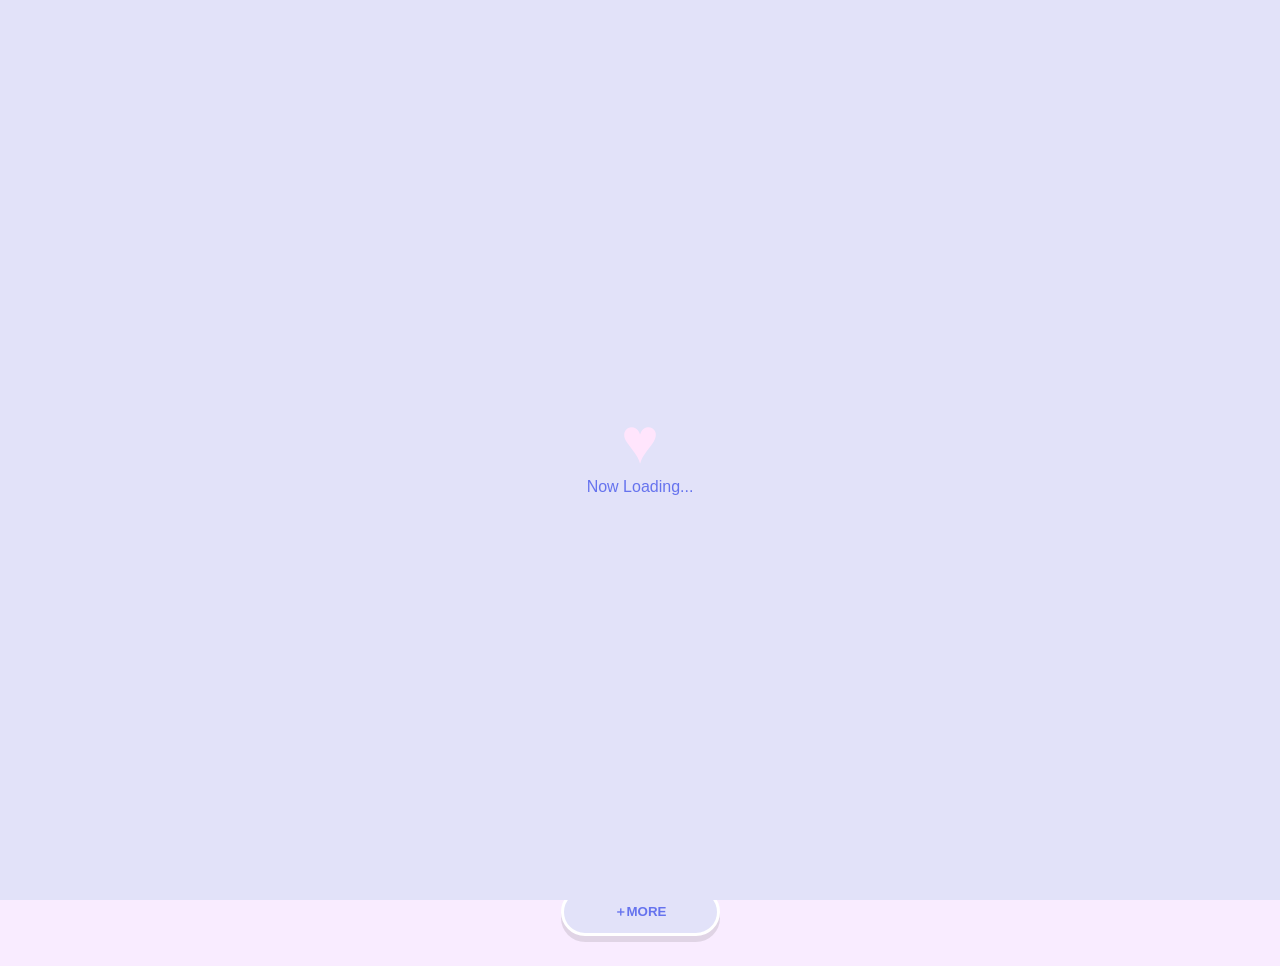
==== index.html @ 16c33d5d "Add files via upload" ====
<!DOCTYPE html>
<html lang="ja">

<head>
    <meta charset="UTF-8">
    <meta name="viewport" content="width=device-width, initial-scale=1.0">
    <title>Cute Portfolio | Dreamy Works</title>
    <link rel="stylesheet" href="style.css">
    <link href="https://fonts.googleapis.com/css2?family=Kosugi+Maru&family=Potta+One&display=swap" rel="stylesheet">
</head>

<body class="cute-theme">

    <div id="loader">
        <div class="heart-spinner">
            <span class="heart">♥️</span>
            <p>Now Loading...</p>
        </div>
    </div>

    <header class="cute-header">
        <div class="logo">Portfolio</div>
        <div class="menu-trigger" id="menu-btn">
            <span></span><span></span><span></span>
        </div>
    </header>

    <nav id="compact-menu">
        <div class="menu-close" id="menu-close">×</div>
        <ul>
            <li><a href="#" onclick="filterWork('all')">ALL</a></li>
            <li><a href="#" onclick="filterWork('typography')">TYPOGRAPHY</a></li>
            <li><a href="#" onclick="filterWork('web')">WEB</a></li>
            <li><a href="#" onclick="filterWork('other')">OTHER</a></li>
        </ul>
        <div class="menu-deco">💖✨</div>
    </nav>

    <main>
        <div class="center-wrapper">
            <div class="filter-tab-bar">
                <button class="tab-btn active" onclick="filterWork('all')">ALL</button>
                <button class="tab-btn" onclick="filterWork('typography')">TYPOGRAPHY</button>
                <button class="tab-btn" onclick="filterWork('web')">WEB</button>
                <button class="tab-btn" onclick="filterWork('other')">OTHER</button>
            </div>
        </div>
        </div>

        <div class="grid-container" id="work-grid">

            <!-- 例：うちわデザイン -->
            <div class="work-card other shown">
                <div class="window-frame"
                    onclick="openDetail('うちわデザイン', 'image/うちわレース完成.png', 'アイドルの応援グッズ「うちわ」を刺繍風に作りました。', 'Illustrator, Photoshop', '5時間', '10代〜20代女性', 'ライブ、イベント、推し活')">
                    <div class="win-header"><span class="dots">•••</span></div>
                    <div class="win-content">
                        <img src="image/うちわレース完成.png" alt="">
                        <div class="hover-mask"><span>💖</span></div>
                    </div>
                </div>
            </div>

            <!-- 例：トレカケース -->
            <div class="work-card other shown">
                <div class="window-frame"
                    onclick="openDetail('トレカケース', 'image/カードケーズ完成6.png', '架空のキャラクターを作成して推し活グッズのカードケースを作成しました。', 'Photoshop, ClipStudio', '3日間', '全世代の推し活層', 'グッズ販売、展示会')">
                    <div class="win-header"><span class="dots">•••</span></div>
                    <div class="win-content">
                        <img src="image/カードケーズ完成6.png" alt="">
                        <div class="hover-mask"><span>💖</span></div>
                    </div>
                </div>
            </div>
            <div class="work-card web shown">
                <div class="window-frame"
                    onclick="openDetail('QUIZ GAME', 'https://hyper-tornado.github.io/quiz/', 'このサイトはミニゲームができるクイズサイトです。直感的な操作で楽しめます。')">
                    <div class="win-header"><span class="dots">•••</span></div>
                    <div class="win-content">
                        <img src="image/クイズ.png" alt="QUIZ GAME プレビュー">
                        <div class="hover-mask"><span>💖</span></div>
                    </div>
                </div>
            </div>
            <div class="work-card typography shown">
                <div class="window-frame"
                    onclick="openDetail('Coffee Beans', 'image/サムネ完.png', '架空のゲーム系YouTuberのキル集動画のサムネを作成しました。')">
                    <div class="win-header"><span class="dots">•••</span></div>
                    <div class="win-content">
                        <img src="image/サムネ完.png" alt="">
                        <div class="hover-mask"><span>💖</span></div>
                    </div>
                </div>
            </div>
            <div class="work-card web is-more more-item">
                <div class="window-frame" onclick="openDetail('Sky Web', 'image/コーヒー屋.pdf','架空のコーヒー屋さんのデザインカンプです。')">
                    <div class="win-header"><span class="dots">•••</span></div>
                    <div class="win-content">
                        <img src="image/コーヒー屋デザインカンプ.png" alt="プレビュー">
                        <div class="hover-mask"><span>💖</span></div>
                    </div>
                </div>
            </div>
            <div class="work-card other is-more more-item">
                <div class="window-frame" onclick="openDetail('Sky Web', 'image/retatti .pdf','レタッチ加工')">
                    <div class="win-header"><span class="dots">•••</span></div>
                    <div class="win-content">
                        <img src="image/レタッチサムネ.png" alt="プレビュー">
                        <div class="hover-mask"><span>💖</span></div>
                    </div>
                </div>
            </div>
            <div class="work-card typography is-more more-item">
                <div class="window-frame" onclick="openDetail('Sky Web', 'image/アイコン作成_.pdf', 'ショッピグサイトのアイコンを作成')">
                    <div class="win-header"><span class="dots">•••</span></div>
                    <div class="win-content">
                        <img src="image/アイコン.png" alt="">
                        <div class="hover-mask"><span>💖</span></div>
                    </div>
                </div>
            </div>
            <div class="work-card typography is-more more-item">
                <div class="window-frame"
                    onclick="openDetail('Pink Logo', 'image/エレガント完成.png', '某「○子の部屋」のようなエレガントなロゴを作字しました。')">
                    <div class="win-header"><span class="dots">•••</span></div>
                    <div class="win-content">
                        <img src="image/エレガント完成.png" alt="">
                        <div class="hover-mask"><span>💖</span></div>
                    </div>
                </div>
            </div>
            <!-- <div class="work-card other is-more more-item">
                <div class="window-frame" onclick="openDetail('Sky Web', 'image/トレカケース.png', '追加された青空のサイトです。')">
                    <div class="win-header"><span class="dots">•••</span></div>
                    <div class="win-content">
                        <img src="image/トレカケース.png" alt="">
                        <div class="hover-mask"><span>💖</span></div>
                    </div>
                </div>
            </div> -->
            <div class="work-card typography is-more more-item">
                <div class="window-frame"
                    onclick="openDetail('Sky Web', 'image/限界突破2.png', 'ギラギラの派手文字でゲームやパチンコの文字をイメージして作りました。')">
                    <div class="win-header"><span class="dots">•••</span></div>
                    <div class="win-content">
                        <img src="image/限界突破2.png" alt="">
                        <div class="hover-mask"><span>💖</span></div>
                    </div>
                </div>
            </div>
            <div class="work-card typography is-more more-item">
                <div class="window-frame" onclick="openDetail('Sky Web', 'image/夜明け.pdf', '作字トライアル')">
                    <div class="win-header"><span class="dots">•••</span></div>
                    <div class="win-content">
                        <img src="image/夜明けの雨_3D_CMYK.png" alt="">
                        <div class="hover-mask"><span>💖</span></div>
                    </div>
                </div>
            </div>
            <div class="work-card typography is-more more-item">
                <div class="window-frame"
                    onclick="openDetail('Sky Web', 'image/歯科ロゴ.png', '架空の歯医者さんのロゴ。利用年齢層が3〜15歳が一番多い歯医者さんを想定し、ポップで可愛らしくデザインにしました。また、歯医者の清潔感が伝わるような落ち着いた配色と一目で分かるように「歯ブラシ」と「歯」のモチーフをデザインしました。「白くま」は歯科名の「きたじま」から「北」を連想し「北極グマ＝白くま」にしました。')">
                    <div class="win-header"><span class="dots">•••</span></div>
                    <div class="win-content">
                        <img src="image/歯科ロゴ.png" alt="">
                        <div class="hover-mask"><span>💖</span></div>
                    </div>
                </div>
            </div>
            <div class="work-card typography is-more more-item">
                <div class="window-frame" onclick="openDetail('Sky Web', 'image/医療バナー.png', 'LP。医療系求人の広告バナー')">
                    <div class="win-header"><span class="dots">•••</span></div>
                    <div class="win-content">
                        <img src="image/医療バナー.png" alt="">
                        <div class="hover-mask"><span>💖</span></div>
                    </div>
                </div>
            </div>
            <div class="work-card typography is-more more-item">
                <div class="window-frame" onclick="openDetail('Sky Web', 'image/音楽配信バナー.jpg', 'LP。音楽配信サービスの広告バナー')">
                    <div class="win-header"><span class="dots">•••</span></div>
                    <div class="win-content">
                        <img src="image/音楽配信バナー.jpg" alt="">
                        <div class="hover-mask"><span>💖</span></div>
                    </div>
                </div>
            </div>
            <div class="work-card typography is-more more-item">
                <div class="window-frame" onclick="openDetail('Sky Web', 'image/英語リスニング.jpg', 'LP。英語リスニングの広告バナー')">
                    <div class="win-header"><span class="dots">•••</span></div>
                    <div class="win-content">
                        <img src="image/英語リスニング.jpg" alt="">
                        <div class="hover-mask"><span>💖</span></div>
                    </div>
                </div>
            </div>
        </div>

        <div class="center-wrapper" id="more-btn-container">
            <button id="load-more" onclick="showMoreWorks()">＋MORE</button>
        </div>
    </main>

    <div id="detail-page" class="hidden">
        <div class="detail-window">
            <div class="detail-header">
                <div class="header-left">
                    <span class="back-btn" onclick="closeDetail()">← BACK</span>
                </div>
                <div class="header-center">
                    <span id="detail-title">QUIZ GAME</span>
                </div>
                <div class="header-right">
                    <span class="hearts">💖💖💖</span>
                </div>
            </div>

            <div class="detail-body" id="detail-body">
            </div>
        </div>
    </div>

    <script src="script.js"></script>
</body>

</html>
---- style.css ----
/* ============================================================
   1. 変数定義・基本設定
   ============================================================ */
   :root {
    --bg-blue: #ddf0ff;
    --main-pink: #ffe5fc;
    --accent-purple: #e2e2f9;
    --light-yellow: #FFFACD;
    --text-color: #6673ee;
    --white-border: 4px solid #FFFFFF;
    --win-border: #7b84f3;
}

* { 
    box-sizing: border-box; 
    margin: 0; 
    padding: 0; 
}

body {
    background-color: #f9ecff; 
    background-image:
        linear-gradient(90deg, rgba(194, 168, 204, 0.2) 1px, transparent 1px),
        linear-gradient(rgba(194, 168, 204, 0.2) 1px, transparent 1px);
    background-size: 40px 40px;
    background-attachment: fixed;
    color: var(--text-color);
    font-family: 'Kosugi Maru', sans-serif;
    overflow-x: hidden;
}

/* ============================================================
   2. コンポーネント (ローディング・ヘッダー・メニュー)
   ============================================================ */

#loader {
    position: fixed; inset: 0; 
    background: var(--accent-purple);
    z-index: 10000; 
    display: flex; justify-content: center; align-items: center;
    transition: 0.5s;
}
.heart-spinner { text-align: center; }
.heart { 
    font-size: 4rem; color: var(--main-pink); 
    display: block; animation: heartBeat 1s infinite; 
}

.cute-header {
    background-color: #5c81f2;
    border-bottom: var(--white-border);
    padding: 15px 5%;
    display: flex; justify-content: space-between; align-items: center;
    position: sticky; top: 0; z-index: 1000;
    width: 100%;
}
.logo { font-size: 1.5rem; color: #FFFFFF; text-shadow: 2px 2px 0 rgba(0,0,0,0.1); font-weight: bold; }

.menu-trigger { cursor: pointer; display: flex; flex-direction: column; gap: 5px; }
.menu-trigger span { display: block; width: 25px; height: 3px; background: #FFF; border-radius: 5px; }

#compact-menu {
    position: fixed; top: 70px; right: 20px; width: 200px;
    background: #FFFFFF; border: 4px solid var(--main-pink); border-radius: 20px;
    padding: 20px; z-index: 2000; display: none; box-shadow: 0 8px 20px rgba(0,0,0,0.1);
}
#compact-menu.open { display: block; }
#compact-menu ul { list-style: none; text-align: center; }
#compact-menu a { color: var(--text-color); text-decoration: none; display: block; padding: 10px; font-weight: bold; }

/* ============================================================
   3. フィルターボタン・もっと見るボタン
   ============================================================ */

.center-wrapper { display: flex; justify-content: center; width: 100%; margin: 30px 0; }
.filter-tab-bar { display: flex; gap: 10px; flex-wrap: wrap; justify-content: center; }

.tab-btn {
    background: #FFFFFF; border: 2px solid #9cbdff; color: #6a8bf1;
    padding: 8px 25px; border-radius: 50px; cursor: pointer;
    font-weight: bold; font-family: inherit; transition: 0.3s;
    box-shadow: 0 4px 0 rgba(0,0,0,0.1);
}
.tab-btn:hover { transform: translateY(-2px); }
.tab-btn.active {
    background: #4781d9; color: #FFFFFF; transform: translateY(2px);
    box-shadow: 0 2px 0 rgba(0,0,0,0.1);
}

#load-more {
    background: var(--accent-purple); border: 3px solid #FFF; color: var(--text-color);
    padding: 12px 50px; border-radius: 50px; font-weight: bold;
    cursor: pointer; box-shadow: 0 6px 0 rgba(0,0,0,0.1); transition: 0.3s;
}

/* ============================================================
   4. 作品グリッド
   ============================================================ */

.grid-container {
    display: grid; grid-template-columns: repeat(2, 1fr); gap: 20px;
    max-width: 1000px; margin: 0 auto; padding: 0 20px 40px;
}
.work-card { display: none; }
.work-card.shown { display: block; animation: popIn 0.5s; }

.window-frame {
    background: #5d6bee; border: 2px solid #5d6bee; border-radius: 15px;
    overflow: hidden; box-shadow: 0 6px 0 rgba(0, 0, 0, 0.2);
    transition: 0.3s; cursor: pointer; position: relative;
}
.win-header { background:#e1d6ff; height: 25px; padding-left: 10px; display: flex; align-items: center; }
.dots { color: #6a8bf1; letter-spacing: 2px; font-size: 16px; }

.win-content { position: relative; aspect-ratio: 16/10; background: #eee; }
.win-content img { width: 100%; height: 100%; object-fit: cover; display: block; }

.hover-mask {
    position: absolute; inset: 0; background: rgba(255,182,193,0.8);
    display: flex; justify-content: center; align-items: center; 
    opacity: 0; transition: 0.3s; color: white; font-weight: bold;
}
.window-frame:hover .hover-mask { opacity: 1; }

/* ============================================================
   5. 詳細ページ (修正版)
   ============================================================ */

#detail-page {
    position: fixed; top: 0; left: 0; 
    width: 100vw; height: 100vh;
    background: var(--light-yellow); 
    z-index: 9999;
    display: none !important; 
    flex-direction: column;
}
#detail-page:not(.hidden) { display: flex !important; }
.hidden { display: none !important; }

.detail-window {
    width: 100%; height: 100%;
    display: flex; flex-direction: column;
}

.detail-header {
    background: #b0d8ff; height: 50px;
    display: flex; align-items: center; justify-content: space-between;
    padding: 0 20px; border-bottom: 3px solid #FFFFFF;
}

.back-btn {
    background: #FFFFFF; color: #ffa8f2;
    padding: 4px 12px; border-radius: 20px;
    font-size: 0.8rem; font-weight: bold; cursor: pointer;
    border: 2px solid #FFFFFF; transition: 0.2s;
    box-shadow: 0 2px 4px rgba(0,0,0,0.1);
}

#detail-title { color: #FFFFFF; font-size: 1.1rem; font-weight: bold; }

/* メインレイアウト */
.detail-body {
    flex: 1; display: flex; flex-direction: row; gap: 30px;
    padding: 20px 5%; overflow-y: auto;
}

/* --- 左側：画像プレビューエリア --- */
#detail-img-container {
    flex: 1.5; display: flex; flex-direction: column;
    min-width: 0; /* 子要素の幅制御のため */
}

.iframe-wrapper {
    background: #fff; border-radius: 20px; border: 3px solid var(--win-border);
    position: relative; padding-top: 35px; box-shadow: 0 10px 30px rgba(0,0,0,0.1);
    overflow: hidden;
}

/* ウィンドウ上部のドット装飾 */
.iframe-wrapper::before {
    content: "● ● ●"; position: absolute; top: 0; left: 0; 
    width: 100%; height: 35px; background: var(--accent-purple);
    color: var(--win-border); font-size: 10px; line-height: 35px; 
    padding-left: 20px; border-bottom: 3px solid var(--win-border);
}

/* 画像が棒にならないための設定 */
.iframe-wrapper.img-mode img {
    width: 100%; height: auto; max-height: 70vh;
    object-fit: contain; display: block;
}

/* PDF/Webサイト表示用 */
.iframe-wrapper iframe { width: 100%; height: 500px; border: none; }

.button-area { display: flex; justify-content: flex-end; margin-top: 10px; }
.visit-link {
    padding: 8px 20px; background: #93b6ff; color: #fff !important;
    text-decoration: none; border-radius: 30px; font-weight: bold;
    border: 3px solid #FFF; transition: 0.2s;
}

/* --- 右側：説明文エリア --- */
#detail-desc-container {
    flex: 1; display: flex; flex-direction: column; gap: 15px;
}

.about-section {
    background: rgba(255, 255, 255, 0.7); padding: 15px;
    border-radius: 15px; border: 2px dashed var(--main-pink);
}

.desc-text { font-size: 0.95rem; line-height: 1.7; font-weight: bold; color: var(--text-color); }

.detail-info-list { list-style: none; padding: 0; margin: 0; }
.detail-info-list li {
    margin-bottom: 10px; padding: 10px 15px; background: #fff;
    border-radius: 12px; border: 1px solid var(--accent-purple);
    box-shadow: 3px 3px 0 var(--accent-purple);
    display: flex; flex-direction: column;
}

.detail-info-list .label { font-size: 0.7rem; color: #ff9ee6; font-weight: bold; margin-bottom: 2px; }
.detail-info-list .value { font-size: 0.9rem; font-weight: bold; }

/* ============================================================
   6. アニメーション & レスポンシブ
   ============================================================ */

@keyframes heartBeat { 0%, 100% { transform: scale(1); } 50% { transform: scale(1.2); } }
@keyframes popIn { from { opacity: 0; transform: scale(0.9); } to { opacity: 1; transform: scale(1); } }

@media (max-width: 900px) {
    .detail-body { flex-direction: column; }
    .grid-container { grid-template-columns: 1fr; }
    .iframe-wrapper.img-mode img { max-height: 50vh; }
}
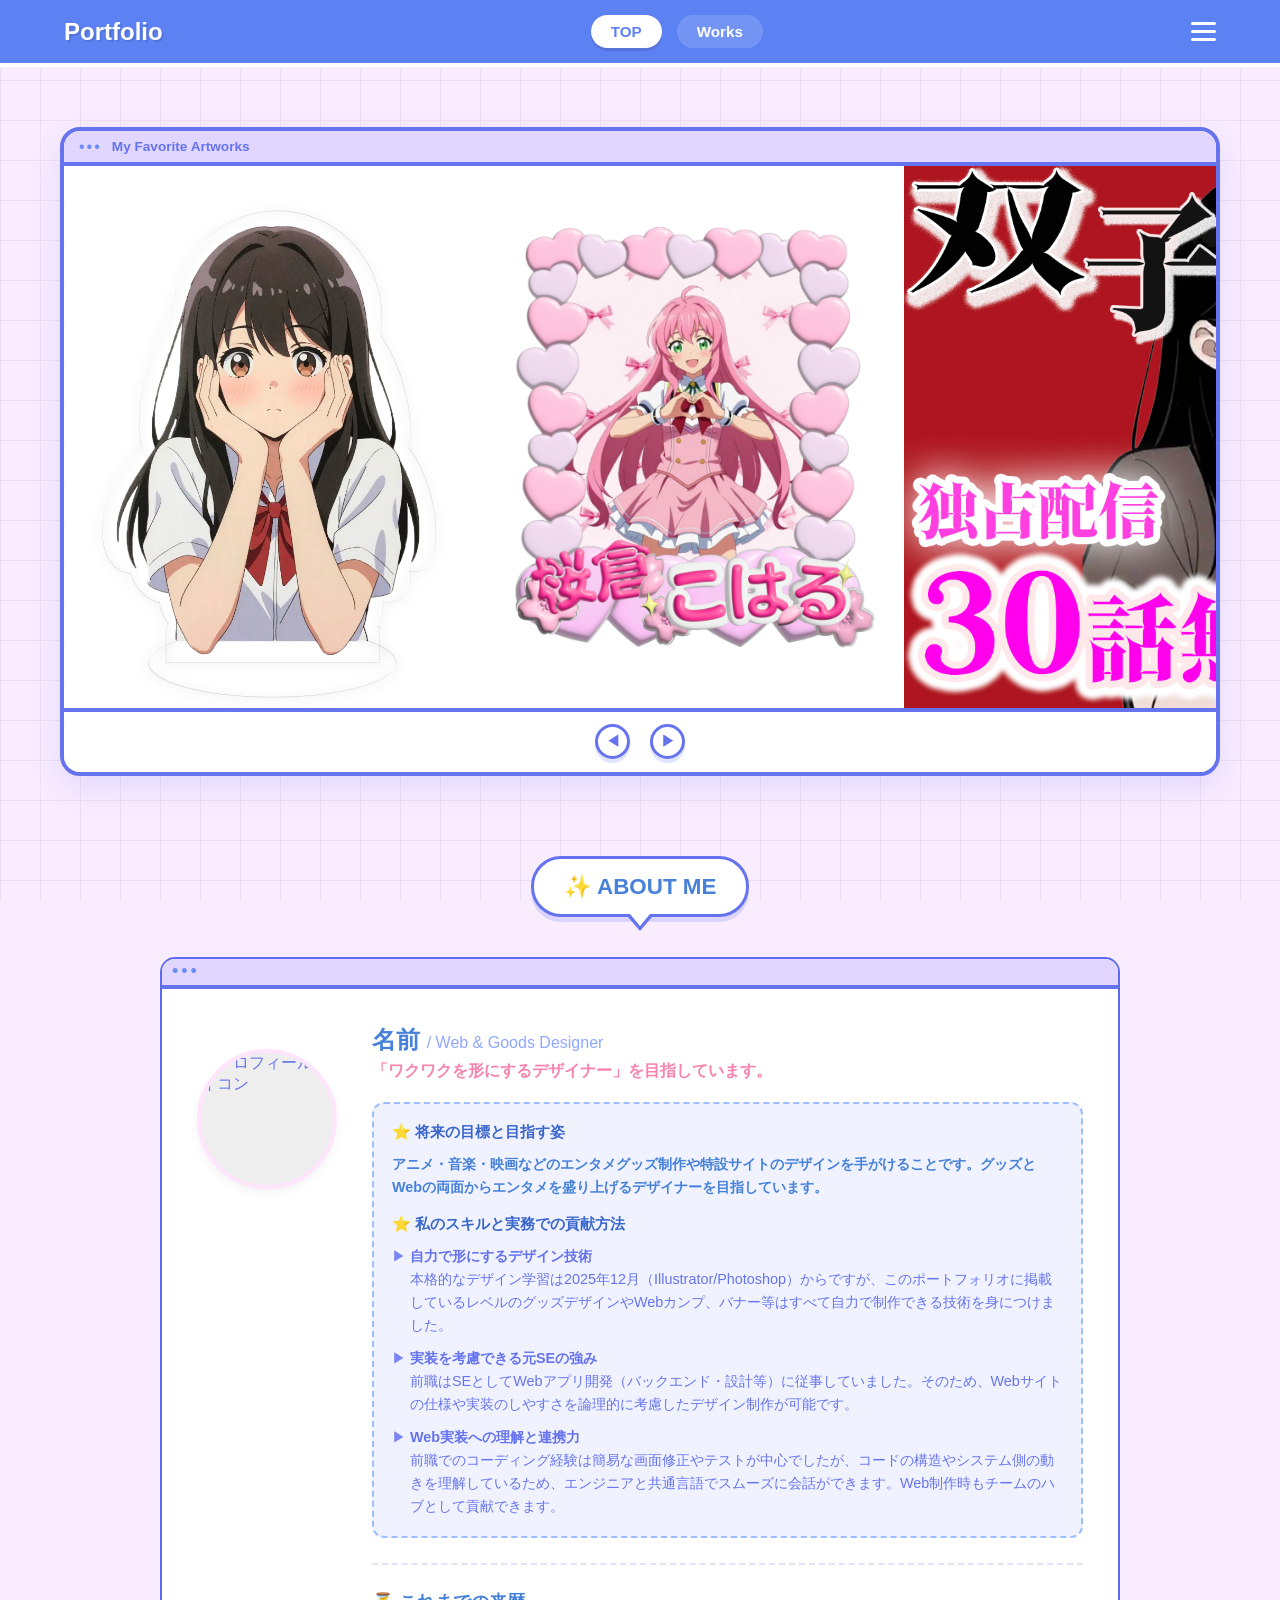
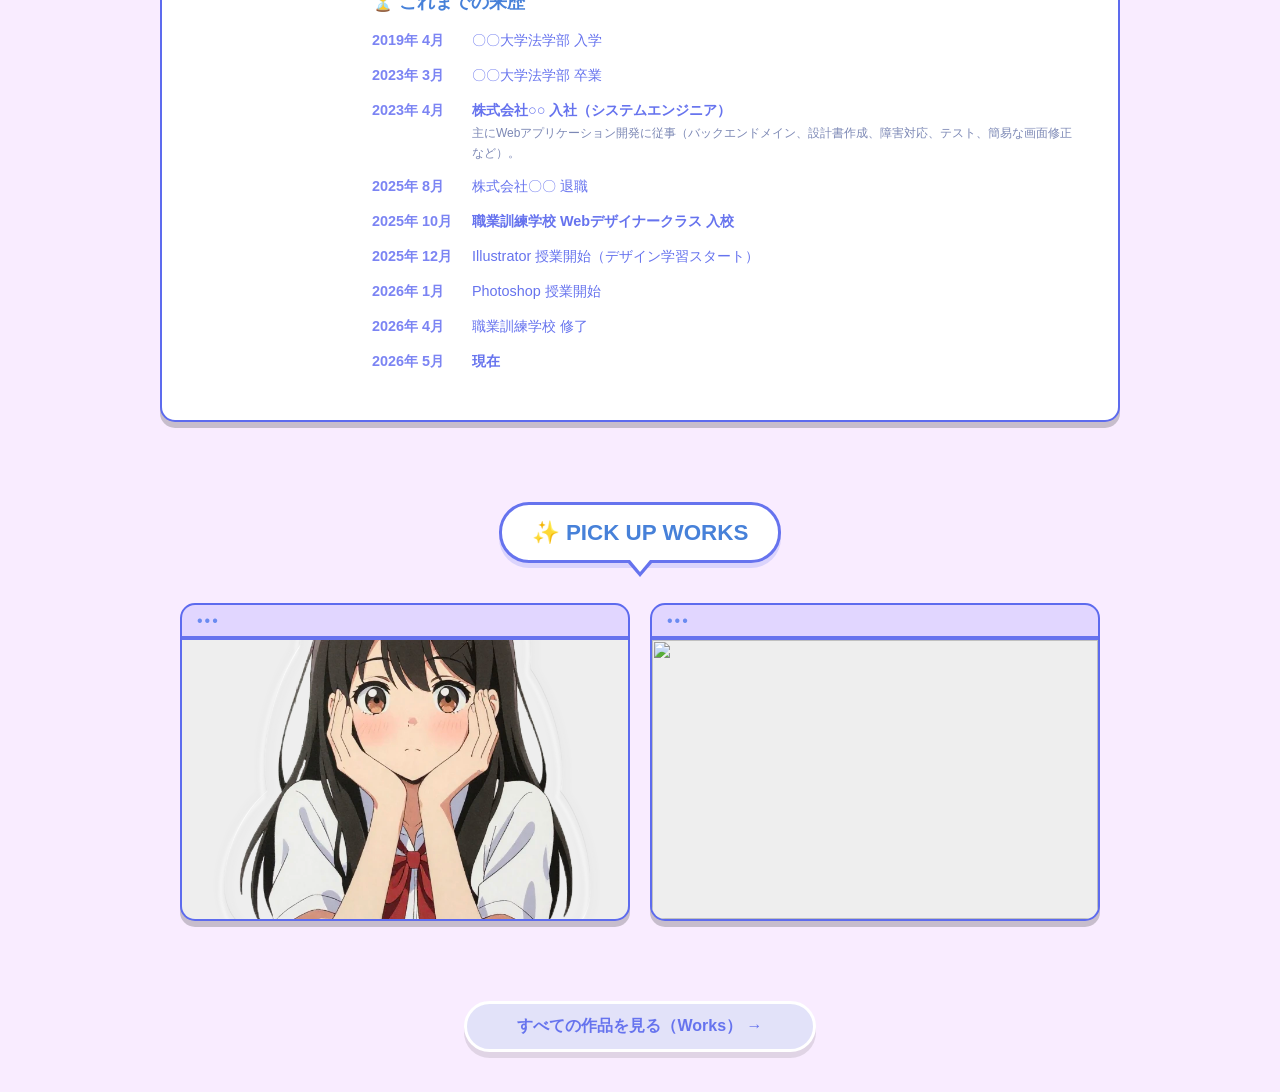
==== commit f97e3bb3: "Add files via upload" ====
--- a/index.html
+++ b/index.html
@@ -6,7 +6,8 @@
     <meta name="viewport" content="width=device-width, initial-scale=1.0">
     <title>Cute Portfolio | Dreamy Works</title>
     <link rel="stylesheet" href="style.css">
-    <link href="https://fonts.googleapis.com/css2?family=Kosugi+Maru&family=Potta+One&display=swap" rel="stylesheet">
+    <link rel="stylesheet" href="https://fonts.googleapis.com/css2?family=Kosugi+Maru&family=Potta+One&display=swap">
+    <link rel="stylesheet" href="https://cdnjs.cloudflare.com/ajax/libs/font-awesome/6.5.1/css/all.min.css">
 </head>
 
 <body class="cute-theme">
@@ -20,6 +21,10 @@
 
     <header class="cute-header">
         <div class="logo">Portfolio</div>
+        <div class="page-nav-bar">
+            <a href="index.html" class="nav-link active">TOP</a>
+            <a href="works.html" class="nav-link">Works</a>
+        </div>
         <div class="menu-trigger" id="menu-btn">
             <span></span><span></span><span></span>
         </div>
@@ -28,195 +33,181 @@
     <nav id="compact-menu">
         <div class="menu-close" id="menu-close">×</div>
         <ul>
-            <li><a href="#" onclick="filterWork('all')">ALL</a></li>
-            <li><a href="#" onclick="filterWork('typography')">TYPOGRAPHY</a></li>
-            <li><a href="#" onclick="filterWork('web')">WEB</a></li>
-            <li><a href="#" onclick="filterWork('other')">OTHER</a></li>
+            <li><a href="index.html">TOP</a></li>
+            <li><a href="#about-section">ABOUT</a></li>
+            <li><a href="works.html">WORKS</a></li>
         </ul>
         <div class="menu-deco">💖✨</div>
     </nav>
 
-    <main>
-        <div class="center-wrapper">
-            <div class="filter-tab-bar">
-                <button class="tab-btn active" onclick="filterWork('all')">ALL</button>
-                <button class="tab-btn" onclick="filterWork('typography')">TYPOGRAPHY</button>
-                <button class="tab-btn" onclick="filterWork('web')">WEB</button>
-                <button class="tab-btn" onclick="filterWork('other')">OTHER</button>
-            </div>
-        </div>
-        </div>
-
-        <div class="grid-container" id="work-grid">
-
-            <!-- 例：うちわデザイン -->
-            <div class="work-card other shown">
-                <div class="window-frame"
-                    onclick="openDetail('うちわデザイン', 'image/うちわレース完成.png', 'アイドルの応援グッズ「うちわ」を刺繍風に作りました。', 'Illustrator, Photoshop', '5時間', '10代〜20代女性', 'ライブ、イベント、推し活')">
-                    <div class="win-header"><span class="dots">•••</span></div>
-                    <div class="win-content">
-                        <img src="image/うちわレース完成.png" alt="">
-                        <div class="hover-mask"><span>💖</span></div>
-                    </div>
-                </div>
-            </div>
-
-            <!-- 例：トレカケース -->
-            <div class="work-card other shown">
-                <div class="window-frame"
-                    onclick="openDetail('トレカケース', 'image/カードケーズ完成6.png', '架空のキャラクターを作成して推し活グッズのカードケースを作成しました。', 'Photoshop, ClipStudio', '3日間', '全世代の推し活層', 'グッズ販売、展示会')">
-                    <div class="win-header"><span class="dots">•••</span></div>
-                    <div class="win-content">
-                        <img src="image/カードケーズ完成6.png" alt="">
-                        <div class="hover-mask"><span>💖</span></div>
-                    </div>
-                </div>
-            </div>
-            <div class="work-card web shown">
-                <div class="window-frame"
-                    onclick="openDetail('QUIZ GAME', 'https://hyper-tornado.github.io/quiz/', 'このサイトはミニゲームができるクイズサイトです。直感的な操作で楽しめます。')">
-                    <div class="win-header"><span class="dots">•••</span></div>
-                    <div class="win-content">
-                        <img src="image/クイズ.png" alt="QUIZ GAME プレビュー">
-                        <div class="hover-mask"><span>💖</span></div>
-                    </div>
-                </div>
-            </div>
-            <div class="work-card typography shown">
-                <div class="window-frame"
-                    onclick="openDetail('Coffee Beans', 'image/サムネ完.png', '架空のゲーム系YouTuberのキル集動画のサムネを作成しました。')">
-                    <div class="win-header"><span class="dots">•••</span></div>
-                    <div class="win-content">
-                        <img src="image/サムネ完.png" alt="">
-                        <div class="hover-mask"><span>💖</span></div>
-                    </div>
-                </div>
-            </div>
-            <div class="work-card web is-more more-item">
-                <div class="window-frame" onclick="openDetail('Sky Web', 'image/コーヒー屋.pdf','架空のコーヒー屋さんのデザインカンプです。')">
-                    <div class="win-header"><span class="dots">•••</span></div>
-                    <div class="win-content">
-                        <img src="image/コーヒー屋デザインカンプ.png" alt="プレビュー">
-                        <div class="hover-mask"><span>💖</span></div>
-                    </div>
-                </div>
-            </div>
-            <div class="work-card other is-more more-item">
-                <div class="window-frame" onclick="openDetail('Sky Web', 'image/retatti .pdf','レタッチ加工')">
-                    <div class="win-header"><span class="dots">•••</span></div>
-                    <div class="win-content">
-                        <img src="image/レタッチサムネ.png" alt="プレビュー">
-                        <div class="hover-mask"><span>💖</span></div>
-                    </div>
-                </div>
-            </div>
-            <div class="work-card typography is-more more-item">
-                <div class="window-frame" onclick="openDetail('Sky Web', 'image/アイコン作成_.pdf', 'ショッピグサイトのアイコンを作成')">
-                    <div class="win-header"><span class="dots">•••</span></div>
-                    <div class="win-content">
-                        <img src="image/アイコン.png" alt="">
-                        <div class="hover-mask"><span>💖</span></div>
-                    </div>
-                </div>
-            </div>
-            <div class="work-card typography is-more more-item">
-                <div class="window-frame"
-                    onclick="openDetail('Pink Logo', 'image/エレガント完成.png', '某「○子の部屋」のようなエレガントなロゴを作字しました。')">
-                    <div class="win-header"><span class="dots">•••</span></div>
-                    <div class="win-content">
-                        <img src="image/エレガント完成.png" alt="">
-                        <div class="hover-mask"><span>💖</span></div>
-                    </div>
-                </div>
-            </div>
-            <!-- <div class="work-card other is-more more-item">
-                <div class="window-frame" onclick="openDetail('Sky Web', 'image/トレカケース.png', '追加された青空のサイトです。')">
-                    <div class="win-header"><span class="dots">•••</span></div>
-                    <div class="win-content">
-                        <img src="image/トレカケース.png" alt="">
-                        <div class="hover-mask"><span>💖</span></div>
-                    </div>
-                </div>
-            </div> -->
-            <div class="work-card typography is-more more-item">
-                <div class="window-frame"
-                    onclick="openDetail('Sky Web', 'image/限界突破2.png', 'ギラギラの派手文字でゲームやパチンコの文字をイメージして作りました。')">
-                    <div class="win-header"><span class="dots">•••</span></div>
-                    <div class="win-content">
-                        <img src="image/限界突破2.png" alt="">
-                        <div class="hover-mask"><span>💖</span></div>
-                    </div>
-                </div>
-            </div>
-            <div class="work-card typography is-more more-item">
-                <div class="window-frame" onclick="openDetail('Sky Web', 'image/夜明け.pdf', '作字トライアル')">
-                    <div class="win-header"><span class="dots">•••</span></div>
-                    <div class="win-content">
-                        <img src="image/夜明けの雨_3D_CMYK.png" alt="">
-                        <div class="hover-mask"><span>💖</span></div>
-                    </div>
-                </div>
-            </div>
-            <div class="work-card typography is-more more-item">
-                <div class="window-frame"
-                    onclick="openDetail('Sky Web', 'image/歯科ロゴ.png', '架空の歯医者さんのロゴ。利用年齢層が3〜15歳が一番多い歯医者さんを想定し、ポップで可愛らしくデザインにしました。また、歯医者の清潔感が伝わるような落ち着いた配色と一目で分かるように「歯ブラシ」と「歯」のモチーフをデザインしました。「白くま」は歯科名の「きたじま」から「北」を連想し「北極グマ＝白くま」にしました。')">
-                    <div class="win-header"><span class="dots">•••</span></div>
-                    <div class="win-content">
-                        <img src="image/歯科ロゴ.png" alt="">
-                        <div class="hover-mask"><span>💖</span></div>
-                    </div>
-                </div>
-            </div>
-            <div class="work-card typography is-more more-item">
-                <div class="window-frame" onclick="openDetail('Sky Web', 'image/医療バナー.png', 'LP。医療系求人の広告バナー')">
-                    <div class="win-header"><span class="dots">•••</span></div>
-                    <div class="win-content">
-                        <img src="image/医療バナー.png" alt="">
-                        <div class="hover-mask"><span>💖</span></div>
-                    </div>
-                </div>
-            </div>
-            <div class="work-card typography is-more more-item">
-                <div class="window-frame" onclick="openDetail('Sky Web', 'image/音楽配信バナー.jpg', 'LP。音楽配信サービスの広告バナー')">
-                    <div class="win-header"><span class="dots">•••</span></div>
-                    <div class="win-content">
-                        <img src="image/音楽配信バナー.jpg" alt="">
-                        <div class="hover-mask"><span>💖</span></div>
-                    </div>
-                </div>
-            </div>
-            <div class="work-card typography is-more more-item">
-                <div class="window-frame" onclick="openDetail('Sky Web', 'image/英語リスニング.jpg', 'LP。英語リスニングの広告バナー')">
-                    <div class="win-header"><span class="dots">•••</span></div>
-                    <div class="win-content">
-                        <img src="image/英語リスニング.jpg" alt="">
-                        <div class="hover-mask"><span>💖</span></div>
-                    </div>
-                </div>
-            </div>
-        </div>
-
-        <div class="center-wrapper" id="more-btn-container">
-            <button id="load-more" onclick="showMoreWorks()">＋MORE</button>
-        </div>
+    <main style="padding-top: 20px;">
+
+        <section class="hero-section">
+            <div class="hero-window">
+                <div class="win-header">
+                    <span class="dots">•••</span>
+                    <span class="win-title-text">My Favorite Artworks</span>
+                </div>        
+                <div class="hero-slider-zone">
+                    <div class="slider-track" id="hero-track">
+                        <img src="image/akusutajk.png" alt="作品1">
+                        <img src="image/cardcase.png" alt="作品2">
+                        <img src="image/magagin_lp.png" alt="作品3">
+                        <img src="image/thumbnail.png" alt="作品4">
+                        </div>
+                </div>
+                
+                <div class="hero-controls-wrapper">
+                    <button class="hero-arrow hero-prev" id="hero-prev-btn">◀</button>
+                    <button class="hero-arrow hero-next" id="hero-next-btn">▶</button>
+                </div>
+            </div>
+        </section>
+                
+        <div class="balloon-title-wrapper" id="about-section">
+            <div class="title-balloon-box">
+                <h2 class="main-section-title balloon-title">✨ ABOUT ME</h2>
+            </div>
+        </div>
+
+        <div class="profile-wrapper">
+            <div class="window-frame profile-card">
+                <div class="win-header">
+                    <span class="dots">•••</span>
+                </div>
+                <div class="profile-content">
+                    <div class="profile-avatar">
+                        <img src="image/utiwa.png" alt="プロフィールアイコン">
+                    </div>
+
+                    <div class="profile-text">
+                        <h2>名前 <span class="job-sub">/ Web & Goods Designer</span></h2>
+                        <p class="intro-lead">「ワクワクを形にするデザイナー」を目指しています。</p>
+
+                        <div class="strength-box">
+                            <p class="box-title">⭐️ 将来の目標と目指す姿</p>
+                            <p style="font-size: 0.9rem; line-height: 1.6; margin-bottom: 15px; font-weight: bold; color: #4781d9;">
+                                アニメ・音楽・映画などのエンタメグッズ制作や特設サイトのデザインを手がけることです。グッズとWebの両面からエンタメを盛り上げるデザイナーを目指しています。</p>
+
+                            <p class="box-title">⭐️ 私のスキルと実務での貢献方法</p>
+                            <ul>
+                                <li><strong>自力で形にするデザイン技術<br></strong>本格的なデザイン学習は2025年12月（Illustrator/Photoshop）からですが、このポートフォリオに掲載しているレベルのグッズデザインやWebカンプ、バナー等はすべて自力で制作できる技術を身につけました。
+                                </li>
+                                <li><strong>実装を考慮できる元SEの強み<br></strong>前職はSEとしてWebアプリ開発（バックエンド・設計等）に従事していました。そのため、Webサイトの仕様や実装のしやすさを論理的に考慮したデザイン制作が可能です。
+                                </li>
+                                <li><strong>Web実装への理解と連携力<br></strong>前職でのコーディング経験は簡易な画面修正やテストが中心でしたが、コードの構造やシステム側の動きを理解しているため、エンジニアと共通言語でスムーズに会話ができます。Web制作時もチームのハブとして貢献できます。
+                                </li>
+                            </ul>
+                        </div>
+
+                        <hr class="profile-divider">
+
+                        <div class="history-section">
+                            <h3>⏳ これまでの来歴</h3>
+                            <ul class="history-list">
+                                <li>
+                                    <span class="history-date">2019年 4月</span>
+                                    <span class="history-event">〇〇大学法学部 入学</span>
+                                </li>
+                                <li>
+                                    <span class="history-date">2023年 3月</span>
+                                    <span class="history-event">〇〇大学法学部 卒業</span>
+                                </li>
+                                <li>
+                                    <span class="history-date">2023年 4月</span>
+                                    <span class="history-event">
+                                        <strong>株式会社○○ 入社（システムエンジニア）</strong><br>
+                                        <small>主にWebアプリケーション開発に従事（バックエンドメイン、設計書作成、障害対応、テスト、簡易な画面修正など）。</small>
+                                    </span>
+                                </li>
+                                <li>
+                                    <span class="history-date">2025年 8月</span>
+                                    <span class="history-event">株式会社〇〇 退職</span>
+                                </li>
+                                <li>
+                                    <span class="history-date">2025年 10月</span>
+                                    <span class="history-event"><strong>職業訓練学校 Webデザイナークラス 入校</strong></span>
+                                </li>
+                                <li>
+                                    <span class="history-date">2025年 12月</span>
+                                    <span class="history-event">Illustrator 授業開始（デザイン学習スタート）</span>
+                                </li>
+                                <li>
+                                    <span class="history-date">2026年 1月</span>
+                                    <span class="history-event">Photoshop 授業開始</span>
+                                </li>
+                                <li>
+                                    <span class="history-date">2026年 4月</span>
+                                    <span class="history-event">職業訓練学校 修了</span>
+                                </li>
+                                <li>
+                                    <span class="history-date">2026年 5月</span>
+                                    <span class="history-event"><strong>現在</strong></span>
+                                </li>
+                            </ul>
+                        </div>
+                    </div>
+                </div>
+            </div>
+        </div>
+
+        <section style="max-width: 1000px; margin: 60px auto 40px; padding: 0 20px;">
+            <div class="balloon-title-wrapper">
+                <div class="title-balloon-box">
+                    <h2 class="main-section-title balloon-title">✨ PICK UP WORKS</h2>
+                </div>
+            </div>
+
+            <div class="grid-container" id="work-grid">
+                <div class="work-card goods shown">
+                    <div class="window-frame" onclick="openDetail(
+                    'アクリルスタンド', 
+                    'image/akusutajk.png,image/akusuta_mock.png,image/akusuta_mock2.png', 
+                    '『推しと過ごす生活』をテーマにこちらを見つめるキャラクターが側にいるようなグッズを企画しました。<br>※サイズ展開あり', 
+                    '・Illustrator（カットライン作成）<br>・Photoshop（アクリル効果作成）<br>・AIGAZOU（キャラクターの画像生成に使用）', 
+                    '40分', 
+                    '10代〜40代男女', 
+                    'グッズ販売、展示会、ライブ、イベント、推し活、生活シーン'
+                    )">
+                        <div class="win-header"><span class="dots">•••</span></div>
+                        <div class="win-content">
+                            <img src="image/akusutajk.png" alt="">
+                            <div class="hover-mask"><span>💖</span></div>
+                        </div>
+                    </div>
+                </div>
+
+                <div class="work-card goods shown">
+                    <div class="window-frame" onclick="openDetail(
+                    'うちわ', 'image/utiwa.png', 
+                    'アイドルの応援グッズ「うちわ」を刺繍風に作りました。', 
+                    '・Illustrator（作字、デザイン構成）<br>・Photoshop（刺繍加工、うちわ持ち手取り付け、青リボン＆ピンクリボンの生成と加工）', 
+                    '8時間', 
+                    '10代〜30代女性', 
+                    'グッズ販売、展示会、ライブ、イベント、推し活')">
+                        <div class="win-header"><span class="dots">•••</span></div>
+                        <div class="win-content">
+                            <img src="image/utiwa.png" alt="">
+                            <div class="hover-mask"><span>💖</span></div>
+                        </div>
+                    </div>
+                </div>
+            </div>
+
+            <div class="center-wrapper" style="margin-top: 40px;">
+                <a href="works.html" id="load-more" style="text-decoration: none; text-align: center; display: inline-block;">すべての作品を見る（Works） →</a>
+            </div>
+        </section>
     </main>
 
     <div id="detail-page" class="hidden">
         <div class="detail-window">
             <div class="detail-header">
-                <div class="header-left">
-                    <span class="back-btn" onclick="closeDetail()">← BACK</span>
-                </div>
-                <div class="header-center">
-                    <span id="detail-title">QUIZ GAME</span>
-                </div>
-                <div class="header-right">
-                    <span class="hearts">💖💖💖</span>
-                </div>
-            </div>
-
-            <div class="detail-body" id="detail-body">
-            </div>
+                <div class="header-left"><span class="back-btn" onclick="closeDetail()">← BACK</span></div>
+                <div class="header-center"><span id="detail-title">作品詳細</span></div>
+                <div class="header-right"><span class="hearts">💖💖💖</span></div>
+            </div>
+            <div class="detail-body" id="detail-body"></div>
         </div>
     </div>
 
--- a/style.css
+++ b/style.css
@@ -1,7 +1,7 @@
 /* ============================================================
    1. 変数定義・基本設定
    ============================================================ */
-   :root {
+:root {
     --bg-blue: #ddf0ff;
     --main-pink: #ffe5fc;
     --accent-purple: #e2e2f9;
@@ -11,14 +11,14 @@
     --win-border: #7b84f3;
 }
 
-* { 
-    box-sizing: border-box; 
-    margin: 0; 
-    padding: 0; 
+* {
+    box-sizing: border-box;
+    margin: 0;
+    padding: 0;
 }
 
 body {
-    background-color: #f9ecff; 
+    background-color: #f9ecff;
     background-image:
         linear-gradient(90deg, rgba(194, 168, 204, 0.2) 1px, transparent 1px),
         linear-gradient(rgba(194, 168, 204, 0.2) 1px, transparent 1px);
@@ -30,208 +30,964 @@
 }
 
 /* ============================================================
-   2. コンポーネント (ローディング・ヘッダー・メニュー)
+   2. 共通レイアウト・セクションタイトル
    ============================================================ */
-
+.center-wrapper {
+    display: flex;
+    justify-content: center;
+    width: 100%;
+    margin: 30px 0;
+}
+
+.main-section-title {
+    text-align: center;
+    margin: 0;
+    font-size: 1.4rem;
+    color: #4781d9;
+    font-weight: bold;
+    display: flex;
+    align-items: center;
+    justify-content: center;
+    gap: 8px;
+    white-space: nowrap;
+}
+
+.balloon-title-wrapper {
+    display: flex;
+    justify-content: center;
+    width: 100%;
+    margin: 80px auto 40px;
+}
+
+.title-balloon-box {
+    position: relative;
+    background: #FFFFFF;
+    border: 3.5px solid #6673ee;
+    padding: 14px 30px;
+    border-radius: 30px;
+    box-shadow: 0 5px 0 rgba(102, 115, 238, 0.2);
+    display: block;
+    width: fit-content;
+}
+
+.title-balloon-box::after {
+    content: "";
+    position: absolute;
+    bottom: -12px;
+    left: 50%;
+    transform: translateX(-50%);
+    border-style: solid;
+    border-width: 12px 10px 0 10px;
+    border-color: #FFFFFF transparent transparent transparent;
+    z-index: 2;
+}
+
+.title-balloon-box::before {
+    content: "";
+    position: absolute;
+    bottom: -17px;
+    left: 50%;
+    transform: translateX(-50%);
+    border-style: solid;
+    border-width: 14px 12px 0 12px;
+    border-color: #6673ee transparent transparent transparent;
+    z-index: 1;
+}
+
+/* ============================================================
+   3. コンポーネント (ローディング・ヘッダー・メニュー)
+   ============================================================ */
 #loader {
-    position: fixed; inset: 0; 
+    position: fixed;
+    inset: 0;
     background: var(--accent-purple);
-    z-index: 10000; 
-    display: flex; justify-content: center; align-items: center;
+    z-index: 10000;
+    display: flex;
+    justify-content: center;
+    align-items: center;
     transition: 0.5s;
 }
-.heart-spinner { text-align: center; }
-.heart { 
-    font-size: 4rem; color: var(--main-pink); 
-    display: block; animation: heartBeat 1s infinite; 
+
+.heart-spinner {
+    text-align: center;
+}
+
+.heart {
+    font-size: 4rem;
+    color: var(--main-pink);
+    display: block;
+    animation: heartBeat 1s infinite;
 }
 
 .cute-header {
     background-color: #5c81f2;
     border-bottom: var(--white-border);
     padding: 15px 5%;
-    display: flex; justify-content: space-between; align-items: center;
-    position: sticky; top: 0; z-index: 1000;
-    width: 100%;
-}
-.logo { font-size: 1.5rem; color: #FFFFFF; text-shadow: 2px 2px 0 rgba(0,0,0,0.1); font-weight: bold; }
-
-.menu-trigger { cursor: pointer; display: flex; flex-direction: column; gap: 5px; }
-.menu-trigger span { display: block; width: 25px; height: 3px; background: #FFF; border-radius: 5px; }
+    display: flex;
+    justify-content: space-between;
+    align-items: center;
+    position: sticky;
+    top: 0;
+    z-index: 1000;
+    width: 100%;
+}
+
+.logo {
+    font-size: 1.5rem;
+    color: #FFFFFF;
+    text-shadow: 2px 2px 0 rgba(0, 0, 0, 0.1);
+    font-weight: bold;
+}
+
+.page-nav-bar {
+    display: flex;
+    gap: 15px;
+}
+
+.nav-link {
+    color: #FFFFFF;
+    text-decoration: none;
+    font-weight: bold;
+    font-size: 0.95rem;
+    padding: 6px 18px;
+    border-radius: 20px;
+    transition: 0.3s;
+    background: rgba(255, 255, 255, 0.15);
+    border: 2px solid transparent;
+}
+
+.nav-link:hover {
+    background: rgba(255, 255, 255, 0.3);
+}
+
+.nav-link.active {
+    background: #FFFFFF;
+    color: #5c81f2;
+    box-shadow: 0 3px 0 rgba(0, 0, 0, 0.1);
+}
+
+.menu-trigger {
+    cursor: pointer;
+    display: flex;
+    flex-direction: column;
+    gap: 5px;
+}
+
+.menu-trigger span {
+    display: block;
+    width: 25px;
+    height: 3px;
+    background: #FFF;
+    border-radius: 5px;
+}
 
 #compact-menu {
-    position: fixed; top: 70px; right: 20px; width: 200px;
-    background: #FFFFFF; border: 4px solid var(--main-pink); border-radius: 20px;
-    padding: 20px; z-index: 2000; display: none; box-shadow: 0 8px 20px rgba(0,0,0,0.1);
-}
-#compact-menu.open { display: block; }
-#compact-menu ul { list-style: none; text-align: center; }
-#compact-menu a { color: var(--text-color); text-decoration: none; display: block; padding: 10px; font-weight: bold; }
+    position: fixed;
+    top: 70px;
+    right: 20px;
+    width: 200px;
+    background: #FFFFFF;
+    border: 4px solid var(--main-pink);
+    border-radius: 20px;
+    padding: 20px;
+    z-index: 2000;
+    display: none;
+    box-shadow: 0 8px 20px rgba(0, 0, 0, 0.1);
+}
+
+#compact-menu.open {
+    display: block;
+}
+
+#compact-menu ul {
+    list-style: none;
+    text-align: center;
+}
+
+#compact-menu a {
+    color: var(--text-color);
+    text-decoration: none;
+    display: block;
+    padding: 10px;
+    font-weight: bold;
+}
 
 /* ============================================================
-   3. フィルターボタン・もっと見るボタン
+   4. ボタン・タブ各種
    ============================================================ */
-
-.center-wrapper { display: flex; justify-content: center; width: 100%; margin: 30px 0; }
-.filter-tab-bar { display: flex; gap: 10px; flex-wrap: wrap; justify-content: center; }
+.filter-tab-bar {
+    display: flex;
+    gap: 10px;
+    flex-wrap: wrap;
+    justify-content: center;
+}
 
 .tab-btn {
-    background: #FFFFFF; border: 2px solid #9cbdff; color: #6a8bf1;
-    padding: 8px 25px; border-radius: 50px; cursor: pointer;
-    font-weight: bold; font-family: inherit; transition: 0.3s;
-    box-shadow: 0 4px 0 rgba(0,0,0,0.1);
-}
-.tab-btn:hover { transform: translateY(-2px); }
+    background: #FFFFFF;
+    border: 2px solid #9cbdff;
+    color: #6a8bf1;
+    padding: 8px 25px;
+    border-radius: 50px;
+    cursor: pointer;
+    font-weight: bold;
+    font-family: inherit;
+    transition: 0.3s;
+    box-shadow: 0 4px 0 rgba(0, 0, 0, 0.1);
+}
+
+.tab-btn:hover {
+    transform: translateY(-2px);
+}
+
 .tab-btn.active {
-    background: #4781d9; color: #FFFFFF; transform: translateY(2px);
-    box-shadow: 0 2px 0 rgba(0,0,0,0.1);
+    background: #4781d9;
+    color: #FFFFFF;
+    transform: translateY(2px);
+    box-shadow: 0 2px 0 rgba(0, 0, 0, 0.1);
 }
 
 #load-more {
-    background: var(--accent-purple); border: 3px solid #FFF; color: var(--text-color);
-    padding: 12px 50px; border-radius: 50px; font-weight: bold;
-    cursor: pointer; box-shadow: 0 6px 0 rgba(0,0,0,0.1); transition: 0.3s;
+    background: var(--accent-purple);
+    border: 3px solid #FFF;
+    color: var(--text-color);
+    padding: 12px 50px;
+    border-radius: 50px;
+    font-weight: bold;
+    cursor: pointer;
+    box-shadow: 0 6px 0 rgba(0, 0, 0, 0.1);
+    transition: 0.3s;
 }
 
 /* ============================================================
-   4. 作品グリッド
+   5. 作品グリッド
    ============================================================ */
-
 .grid-container {
-    display: grid; grid-template-columns: repeat(2, 1fr); gap: 20px;
-    max-width: 1000px; margin: 0 auto; padding: 0 20px 40px;
-}
-.work-card { display: none; }
-.work-card.shown { display: block; animation: popIn 0.5s; }
+    display: grid;
+    grid-template-columns: repeat(2, 1fr);
+    gap: 20px;
+    max-width: 1000px;
+    margin: 0 auto;
+    padding: 0 20px 40px;
+}
+
+/* 【修正】スマホで1列表示 */
+@media (max-width: 600px) {
+    .grid-container {
+        grid-template-columns: 1fr !important;
+    }
+}
+
+.work-card {
+    display: none;
+}
+
+.work-card.shown {
+    display: block;
+    animation: popIn 0.5s;
+}
 
 .window-frame {
-    background: #5d6bee; border: 2px solid #5d6bee; border-radius: 15px;
-    overflow: hidden; box-shadow: 0 6px 0 rgba(0, 0, 0, 0.2);
-    transition: 0.3s; cursor: pointer; position: relative;
-}
-.win-header { background:#e1d6ff; height: 25px; padding-left: 10px; display: flex; align-items: center; }
-.dots { color: #6a8bf1; letter-spacing: 2px; font-size: 16px; }
-
-.win-content { position: relative; aspect-ratio: 16/10; background: #eee; }
-.win-content img { width: 100%; height: 100%; object-fit: cover; display: block; }
+    background: #5d6bee;
+    border: 2px solid #5d6bee;
+    border-radius: 15px;
+    overflow: hidden;
+    box-shadow: 0 6px 0 rgba(0, 0, 0, 0.2);
+    transition: 0.3s;
+    cursor: pointer;
+    position: relative;
+}
+
+.win-header {
+    background: #e1d6ff;
+    height: 25px;
+    padding-left: 10px;
+    display: flex;
+    align-items: center;
+}
+
+.dots {
+    color: #6a8bf1;
+    letter-spacing: 2px;
+    font-size: 16px;
+}
+
+.win-content {
+    position: relative;
+    aspect-ratio: 16/10;
+    background: #eee;
+}
+
+.win-content img {
+    width: 100%;
+    height: 100%;
+    object-fit: cover;
+    display: block;
+}
 
 .hover-mask {
-    position: absolute; inset: 0; background: rgba(255,182,193,0.8);
-    display: flex; justify-content: center; align-items: center; 
-    opacity: 0; transition: 0.3s; color: white; font-weight: bold;
-}
-.window-frame:hover .hover-mask { opacity: 1; }
+    position: absolute;
+    inset: 0;
+    background: rgba(255, 182, 193, 0.8);
+    display: flex;
+    justify-content: center;
+    align-items: center;
+    opacity: 0;
+    transition: 0.3s;
+    color: white;
+    font-weight: bold;
+}
+
+.window-frame:hover .hover-mask {
+    opacity: 1;
+}
 
 /* ============================================================
-   5. 詳細ページ (修正版)
+   6. 詳細ポップアップ
    ============================================================ */
-
 #detail-page {
-    position: fixed; top: 0; left: 0; 
-    width: 100vw; height: 100vh;
-    background: var(--light-yellow); 
+    position: fixed;
+    top: 0;
+    left: 0;
+    width: 100vw;
+    height: 100vh;
+    background: var(--light-yellow);
     z-index: 9999;
-    display: none !important; 
+    display: none !important;
     flex-direction: column;
 }
-#detail-page:not(.hidden) { display: flex !important; }
-.hidden { display: none !important; }
+
+#detail-page:not(.hidden) {
+    display: flex !important;
+}
+
+.hidden {
+    display: none !important;
+}
 
 .detail-window {
-    width: 100%; height: 100%;
-    display: flex; flex-direction: column;
+    width: 100%;
+    height: 100%;
+    display: flex;
+    flex-direction: column;
 }
 
 .detail-header {
-    background: #b0d8ff; height: 50px;
-    display: flex; align-items: center; justify-content: space-between;
-    padding: 0 20px; border-bottom: 3px solid #FFFFFF;
+    background: #77bbff;
+    height: 50px;
+    display: flex;
+    align-items: center;
+    padding: 0 20px;
+    border-bottom: 3px solid #FFFFFF;
+    position: relative;
 }
 
 .back-btn {
-    background: #FFFFFF; color: #ffa8f2;
-    padding: 4px 12px; border-radius: 20px;
-    font-size: 0.8rem; font-weight: bold; cursor: pointer;
-    border: 2px solid #FFFFFF; transition: 0.2s;
-    box-shadow: 0 2px 4px rgba(0,0,0,0.1);
-}
-
-#detail-title { color: #FFFFFF; font-size: 1.1rem; font-weight: bold; }
-
-/* メインレイアウト */
+    background: #FFFFFF;
+    color: #ffa8f2;
+    padding: 4px 12px;
+    border-radius: 20px;
+    font-size: 0.9rem;
+    font-weight: bold;
+    cursor: pointer;
+    border: 2px solid #FFFFFF;
+    transition: 0.2s;
+    box-shadow: 0 2px 4px rgba(0, 0, 0, 0.1);
+    position: relative;
+    z-index: 10;
+}
+
+#detail-title {
+    color: #FFFFFF;
+    font-size: 1.3rem;
+    font-weight: bold;
+    position: absolute;
+    left: 50%;
+    top: 50%;
+    transform: translate(-50%, -50%);
+    white-space: nowrap;
+    z-index: 1;
+}
+
+.detail-header>*:last-child {
+    margin-left: auto;
+    position: relative;
+    z-index: 10;
+}
+
 .detail-body {
-    flex: 1; display: flex; flex-direction: row; gap: 30px;
-    padding: 20px 5%; overflow-y: auto;
-}
-
-/* --- 左側：画像プレビューエリア --- */
+    flex: 1;
+    display: flex;
+    flex-direction: row;
+    gap: 40px;
+    padding: 40px 5%;
+    overflow-y: auto;
+    align-items: flex-start;
+}
+
 #detail-img-container {
-    flex: 1.5; display: flex; flex-direction: column;
-    min-width: 0; /* 子要素の幅制御のため */
+    flex: 1.4;
+    width: 100%;
+    min-width: 0;
+    display: flex;
+    flex-direction: column;
+    align-items: stretch;
+    position: relative;
+    padding-bottom: 55px;
 }
 
 .iframe-wrapper {
-    background: #fff; border-radius: 20px; border: 3px solid var(--win-border);
-    position: relative; padding-top: 35px; box-shadow: 0 10px 30px rgba(0,0,0,0.1);
+    position: relative;
+    width: 100%;
+    aspect-ratio: 16 / 11;
+    background: #ffffff;
+    border-radius: 18px;
+    border: 4px solid #b8baff;
+    box-shadow: 0 10px 0 rgba(123, 132, 243, 0.15);
     overflow: hidden;
-}
-
-/* ウィンドウ上部のドット装飾 */
+    padding-top: 35px;
+}
+
 .iframe-wrapper::before {
-    content: "● ● ●"; position: absolute; top: 0; left: 0; 
-    width: 100%; height: 35px; background: var(--accent-purple);
-    color: var(--win-border); font-size: 10px; line-height: 35px; 
-    padding-left: 20px; border-bottom: 3px solid var(--win-border);
-}
-
-/* 画像が棒にならないための設定 */
-.iframe-wrapper.img-mode img {
-    width: 100%; height: auto; max-height: 70vh;
-    object-fit: contain; display: block;
-}
-
-/* PDF/Webサイト表示用 */
-.iframe-wrapper iframe { width: 100%; height: 500px; border: none; }
-
-.button-area { display: flex; justify-content: flex-end; margin-top: 10px; }
+    content: "● ● ●";
+    position: absolute;
+    top: 0;
+    left: 0;
+    width: 100%;
+    height: 35px;
+    background: var(--accent-purple);
+    color: var(--win-border);
+    font-size: 10px;
+    line-height: 35px;
+    padding-left: 20px;
+    border-bottom: 3px solid var(--win-border);
+    z-index: 10;
+}
+
+.iframe-wrapper img,
+.iframe-wrapper iframe {
+    width: 100%;
+    height: 100%;
+    border: none;
+    display: block;
+}
+
+#detail-img-container.type-image .iframe-wrapper {
+    aspect-ratio: auto;
+    height: auto;
+}
+
+#detail-img-container.type-image .iframe-wrapper img {
+    width: 100%;
+    height: auto;
+    max-height: 65vh;
+    object-fit: contain;
+}
+
+#detail-img-container.multi-active .iframe-wrapper {
+    aspect-ratio: auto;
+    height: auto;
+    display: flex;
+    flex-direction: column;
+    gap: 20px;
+    padding: 55px 20px 20px 20px;
+}
+
+#detail-img-container.multi-active .iframe-wrapper img {
+    width: 100%;
+    height: auto;
+    object-fit: contain;
+    border-radius: 10px;
+    box-shadow: 0 4px 10px rgba(0, 0, 0, 0.05);
+}
+
+#detail-img-container.multi-active .iframe-wrapper iframe {
+    width: 100%;
+    height: 500px;
+}
+
+.button-area {
+    display: flex;
+    justify-content: flex-end;
+    position: absolute;
+    bottom: 0;
+    right: 0;
+    width: auto;
+    margin-top: 0;
+    z-index: 100;
+}
+
+#detail-img-container.multi-active .button-area {
+    position: relative;
+    margin-top: 15px;
+    display: flex;
+    flex-wrap: wrap;
+    gap: 10px;
+    justify-content: flex-end;
+}
+
 .visit-link {
-    padding: 8px 20px; background: #93b6ff; color: #fff !important;
-    text-decoration: none; border-radius: 30px; font-weight: bold;
-    border: 3px solid #FFF; transition: 0.2s;
-}
-
-/* --- 右側：説明文エリア --- */
+    padding: 8px 24px;
+    background: #93b6ff;
+    color: #fff;
+    text-decoration: none;
+    border-radius: 30px;
+    font-size: 0.9rem;
+    font-weight: bold;
+    border: 3px solid #FFF;
+    transition: 0.2s;
+    box-shadow: 0 4px 0 rgba(0, 0, 0, 0.1);
+}
+
+.visit-link:hover {
+    transform: translateY(2px);
+    box-shadow: 0 2px 0 rgba(0, 0, 0, 0.1);
+}
+
 #detail-desc-container {
-    flex: 1; display: flex; flex-direction: column; gap: 15px;
-}
-
-.about-section {
-    background: rgba(255, 255, 255, 0.7); padding: 15px;
-    border-radius: 15px; border: 2px dashed var(--main-pink);
-}
-
-.desc-text { font-size: 0.95rem; line-height: 1.7; font-weight: bold; color: var(--text-color); }
-
-.detail-info-list { list-style: none; padding: 0; margin: 0; }
-.detail-info-list li {
-    margin-bottom: 10px; padding: 10px 15px; background: #fff;
-    border-radius: 12px; border: 1px solid var(--accent-purple);
-    box-shadow: 3px 3px 0 var(--accent-purple);
-    display: flex; flex-direction: column;
-}
-
-.detail-info-list .label { font-size: 0.7rem; color: #ff9ee6; font-weight: bold; margin-bottom: 2px; }
-.detail-info-list .value { font-size: 0.9rem; font-weight: bold; }
+    flex: 1;
+    width: 100%;
+    min-width: 0;
+    display: flex;
+    flex-direction: column;
+    gap: 15px;
+}
+
+.balloon-text {
+    position: relative;
+    background: #eef7ff;
+    border: 2px solid #b8baff;
+    border-radius: 15px;
+    padding: 18px;
+    font-size: 0.95rem;
+    line-height: 1.7;
+    color: var(--text-color);
+    font-weight: bold;
+    box-shadow: 0 4px 6px rgba(0, 0, 0, 0.03);
+    animation: popIn 0.4s ease forwards;
+}
+
+.balloon-text::before {
+    content: "";
+    position: absolute;
+    left: -10px;
+    top: 22px;
+    border-style: solid;
+    border-width: 8px 10px 8px 0;
+    border-color: transparent #b8baff transparent transparent;
+    z-index: 1;
+}
+
+.balloon-text::after {
+    content: "";
+    position: absolute;
+    left: -8px;
+    top: 22px;
+    border-style: solid;
+    border-width: 8px 10px 8px 0;
+    border-color: transparent #eef7ff transparent transparent;
+    z-index: 2;
+}
+
+.spec-item {
+    background: #FFF;
+    border-radius: 15px;
+    padding: 14px 18px;
+    border: 2px solid #e2e2f9;
+}
 
 /* ============================================================
-   6. アニメーション & レスポンシブ
+   7. 自己紹介カード
    ============================================================ */
-
-@keyframes heartBeat { 0%, 100% { transform: scale(1); } 50% { transform: scale(1.2); } }
-@keyframes popIn { from { opacity: 0; transform: scale(0.9); } to { opacity: 1; transform: scale(1); } }
-
+.profile-wrapper {
+    max-width: 1000px;
+    margin: 0 auto 40px;
+    padding: 0 20px;
+}
+
+.profile-card {
+    background: #ffffff;
+    cursor: default;
+}
+
+.profile-card .win-header {
+    height: 30px;
+    background: #e1d6ff;
+    padding-left: 10px;
+    display: flex;
+    align-items: center;
+}
+
+.profile-card .dots {
+    color: #6a8bf1;
+    letter-spacing: 3px;
+    font-size: 18px;
+}
+
+.profile-content {
+    display: flex;
+    gap: 35px;
+    padding: 35px;
+    align-items: flex-start;
+}
+
+.profile-avatar {
+    flex-shrink: 0;
+    width: 140px;
+    height: 140px;
+    border-radius: 50%;
+    border: 4px solid var(--main-pink);
+    overflow: hidden;
+    background: #eee;
+    box-shadow: 0 4px 10px rgba(0, 0, 0, 0.05);
+    position: sticky;
+    top: 90px;
+}
+
+.profile-avatar img {
+    width: 100%;
+    height: 100%;
+    object-fit: cover;
+}
+
+.profile-text {
+    flex: 1;
+    color: var(--text-color);
+}
+
+.profile-text h2 {
+    font-size: 1.5rem;
+    margin-bottom: 5px;
+    color: #4781d9;
+}
+
+.job-sub {
+    font-size: 1rem;
+    color: #8fa7ff;
+    font-weight: normal;
+}
+
+.intro-lead {
+    font-size: 1rem;
+    font-weight: bold;
+    margin-bottom: 20px;
+    color: #f783ac;
+}
+
+.strength-box {
+    background: #f0f3ff;
+    border: 2px dashed #9cbdff;
+    border-radius: 12px;
+    padding: 18px;
+    margin-bottom: 25px;
+}
+
+.box-title {
+    font-weight: bold;
+    font-size: 0.95rem;
+    margin-bottom: 10px;
+    color: #3b66cc;
+    display: flex;
+    align-items: center;
+    gap: 6px;
+}
+
+.strength-box ul {
+    list-style: none;
+    padding-left: 0;
+}
+
+.strength-box li {
+    font-size: 0.9rem;
+    line-height: 1.6;
+    margin-bottom: 10px;
+    position: relative;
+    padding-left: 18px;
+}
+
+.strength-box li:last-child {
+    margin-bottom: 0;
+}
+
+.strength-box li::before {
+    content: "▶︎";
+    position: absolute;
+    left: 0;
+    color: #7b84f3;
+}
+
+.profile-divider {
+    border: none;
+    border-top: 2px dashed var(--accent-purple);
+    margin: 25px 0;
+}
+
+.history-section h3 {
+    font-size: 1.1rem;
+    margin-bottom: 15px;
+    color: #4781d9;
+}
+
+.history-list {
+    list-style: none;
+    font-size: 0.9rem;
+    line-height: 1.6;
+}
+
+.history-list li {
+    display: flex;
+    margin-bottom: 12px;
+    align-items: flex-start;
+}
+
+.history-date {
+    font-weight: bold;
+    color: #7b84f3;
+    width: 100px;
+    flex-shrink: 0;
+}
+
+.history-event {
+    flex: 1;
+}
+
+.history-event small {
+    color: #7c88b5;
+    display: block;
+    margin-top: 2px;
+}
+
+/* ============================================================
+   8. ファーストビュー（ヒーロー）
+   ============================================================ */
+.hero-section {
+    max-width: 1200px;
+    margin: 40px auto 60px;
+    padding: 0 20px;
+    box-sizing: border-box;
+}
+
+.hero-window {
+    background: #FFFFFF;
+    border: 4px solid #6673ee;
+    border-radius: 20px;
+    box-shadow: 0 12px 30px rgba(102, 115, 238, 0.15);
+    overflow: hidden;
+    width: 100%;
+    display: flex;
+    flex-direction: column;
+}
+
+.win-header {
+    background: #e1d6ff;
+    height: 35px;
+    padding-left: 15px;
+    display: flex;
+    align-items: center;
+    border-bottom: 4px solid #6673ee;
+}
+
+.win-title-text {
+    font-size: 0.85rem;
+    color: #6673ee;
+    font-weight: bold;
+    margin-left: 10px;
+    font-family: 'Kosugi Maru', sans-serif;
+}
+
+/* 【修正】PCで横長表示 */
+.hero-slider-zone {
+    width: 100%;
+    aspect-ratio: 19 / 9;
+    overflow: hidden;
+    position: relative;
+    border-bottom: 4px solid #6673ee;
+    background: #FFFFFF;
+}
+
+.slider-track {
+    display: flex;
+    width: max-content;
+    height: 100%;
+    animation: scrollFullSlider 84s linear infinite;
+}
+
+/* 【修正】画像を見切れないように表示 */
+.slider-track img {
+    height: 100%;
+    object-fit: contain;
+    display: block;
+}
+
+.hero-controls-wrapper {
+    height: 60px;
+    background: #FFFFFF;
+    display: flex;
+    justify-content: center;
+    align-items: center;
+    gap: 20px;
+    position: static;
+    /* 枠内に固定 */
+}
+
+.hero-arrow {
+    position: static;
+    width: 35px;
+    height: 35px;
+    background: #FFFFFF;
+    border: 3px solid #6673ee;
+    color: #6673ee;
+    border-radius: 50%;
+    cursor: pointer;
+    font-size: 14px;
+    font-weight: bold;
+    display: flex;
+    align-items: center;
+    justify-content: center;
+    transition: all 0.2s ease;
+    box-shadow: 0 4px 0 rgba(102, 115, 238, 0.2);
+}
+
+.hero-arrow:hover {
+    background: #6673ee;
+    color: #fff;
+    transform: translateY(2px);
+    box-shadow: none;
+}
+
+/* ============================================================
+   9. アニメーション
+   ============================================================ */
+@keyframes heartBeat {
+
+    0%,
+    100% {
+        transform: scale(1);
+    }
+
+    50% {
+        transform: scale(1.2);
+    }
+}
+
+@keyframes popIn {
+    from {
+        opacity: 0;
+        transform: scale(0.9);
+    }
+
+    to {
+        opacity: 1;
+        transform: scale(1);
+    }
+}
+
+@keyframes scrollFullSlider {
+    0% {
+        transform: translateX(0);
+    }
+
+    100% {
+        transform: translateX(-50%);
+    }
+}
+
+/* ============================================================
+   10. レスポンシブ
+   ============================================================ */
 @media (max-width: 900px) {
-    .detail-body { flex-direction: column; }
-    .grid-container { grid-template-columns: 1fr; }
-    .iframe-wrapper.img-mode img { max-height: 50vh; }
+    .detail-body {
+        flex-direction: column;
+        padding: 20px;
+        gap: 25px;
+    }
+
+    #detail-img-container,
+    #detail-desc-container {
+        flex: none;
+        width: 100%;
+    }
+
+    .balloon-text::before {
+        left: 25px;
+        top: -10px;
+        border-width: 0 8px 10px 8px;
+        border-color: transparent transparent #b8baff transparent;
+    }
+
+    .balloon-text::after {
+        left: 25px;
+        top: -8px;
+        border-width: 0 8px 10px 8px;
+        border-color: transparent transparent #eef7ff transparent;
+    }
+
+    .grid-container {
+        grid-template-columns: 1fr;
+    }
+}
+
+@media (max-width: 768px) {
+    .profile-content {
+        flex-direction: column;
+        align-items: center;
+        padding: 20px;
+        gap: 20px;
+    }
+
+    .profile-avatar {
+        position: relative;
+        top: 0;
+        width: 110px;
+        height: 110px;
+    }
+
+    .profile-text h2,
+    .intro-lead {
+        text-align: center;
+    }
+
+    .history-list li {
+        flex-direction: column;
+        margin-bottom: 15px;
+    }
+
+    .history-date {
+        width: auto;
+        margin-bottom: 2px;
+    }
+
+    .hero-section {
+        margin: 85px auto 20px !important;
+        padding: 0 15px;
+    }
+
+    /* 【修正】スマホ時設定 */
+    .hero-window {
+        padding-bottom: 0 !important;
+    }
+
+    .hero-slider-zone {
+        aspect-ratio: 9 / 11 !important;
+    }
+
+    .hero-controls-wrapper {
+        height: 50px !important;
+        gap: 15px !important;
+    }
+
+    .hero-arrow {
+        width: 30px !important;
+        height: 30px !important;
+    }
+
+    .slider-track {
+        display: flex !important;
+        width: 100% !important;
+        animation: none !important;
+    }
+
+    .slider-track img {
+        width: 100% !important;
+        min-width: 100% !important;
+    }
 }
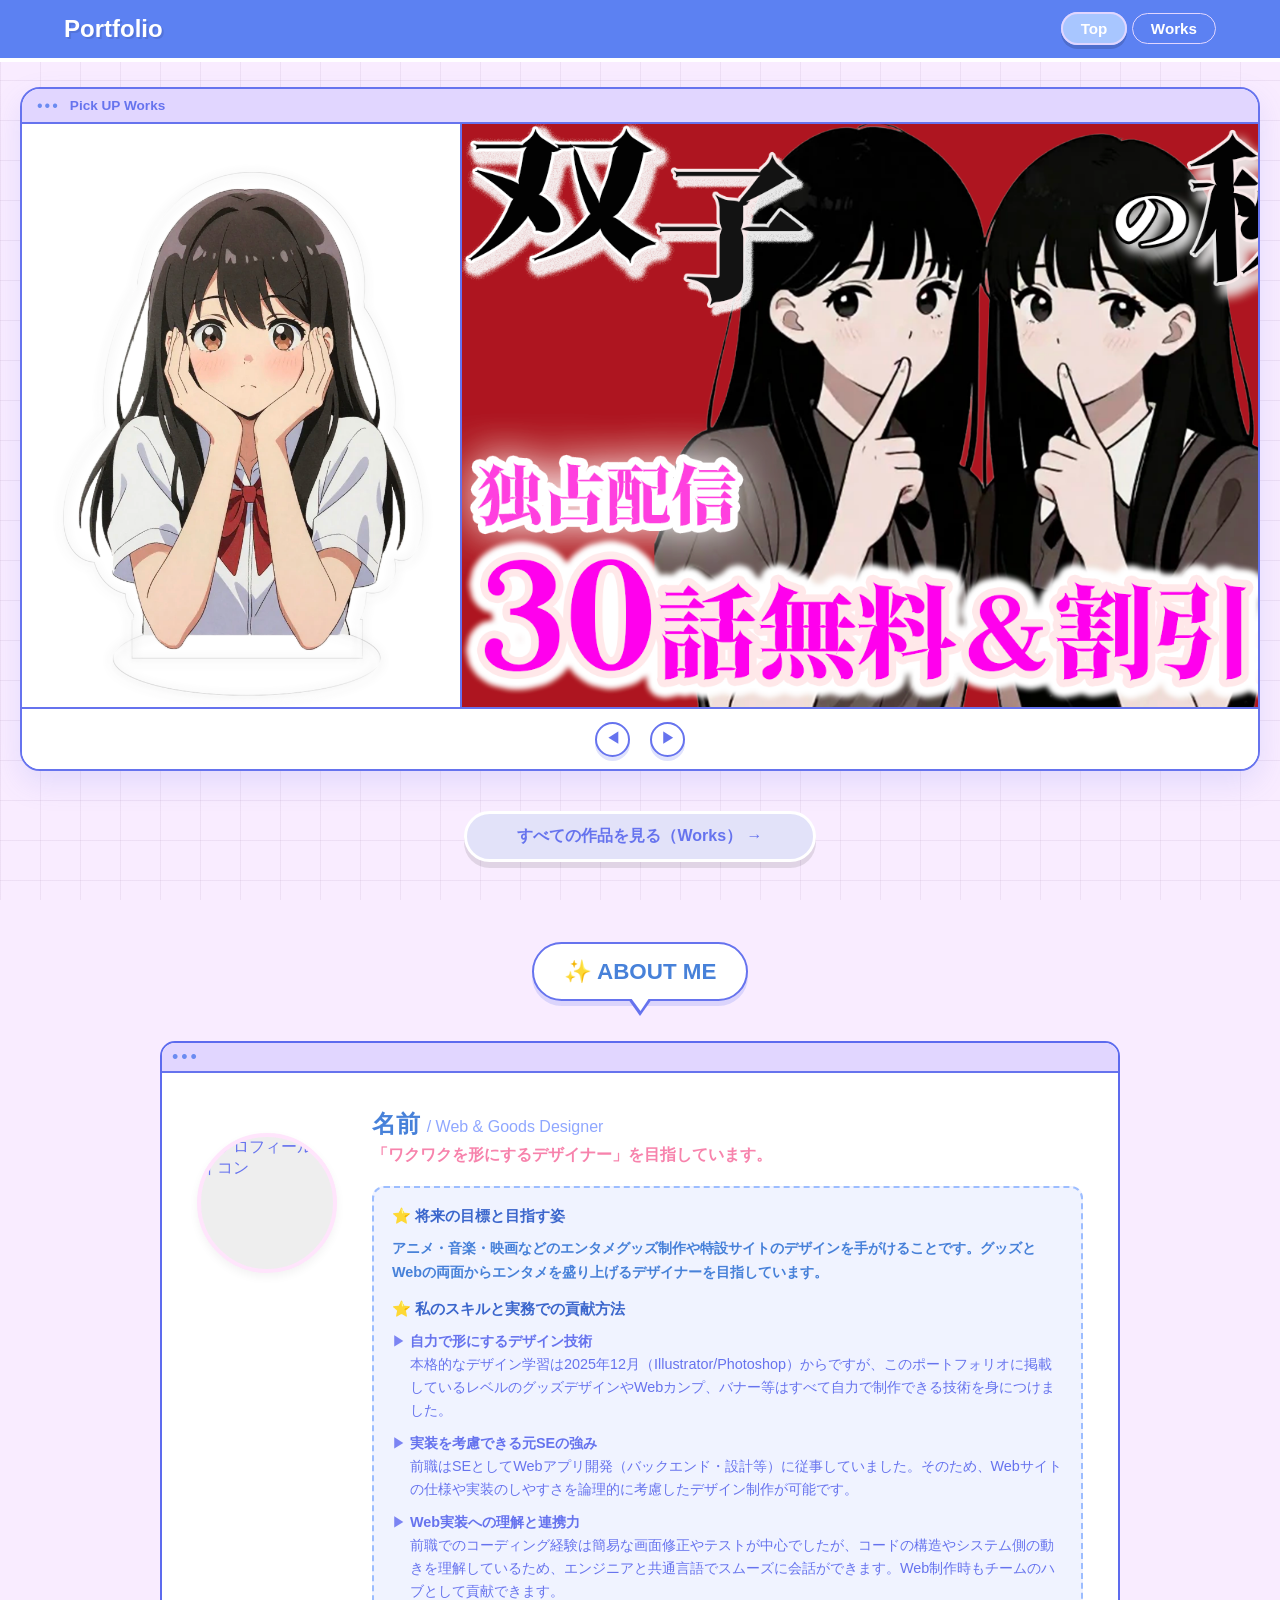
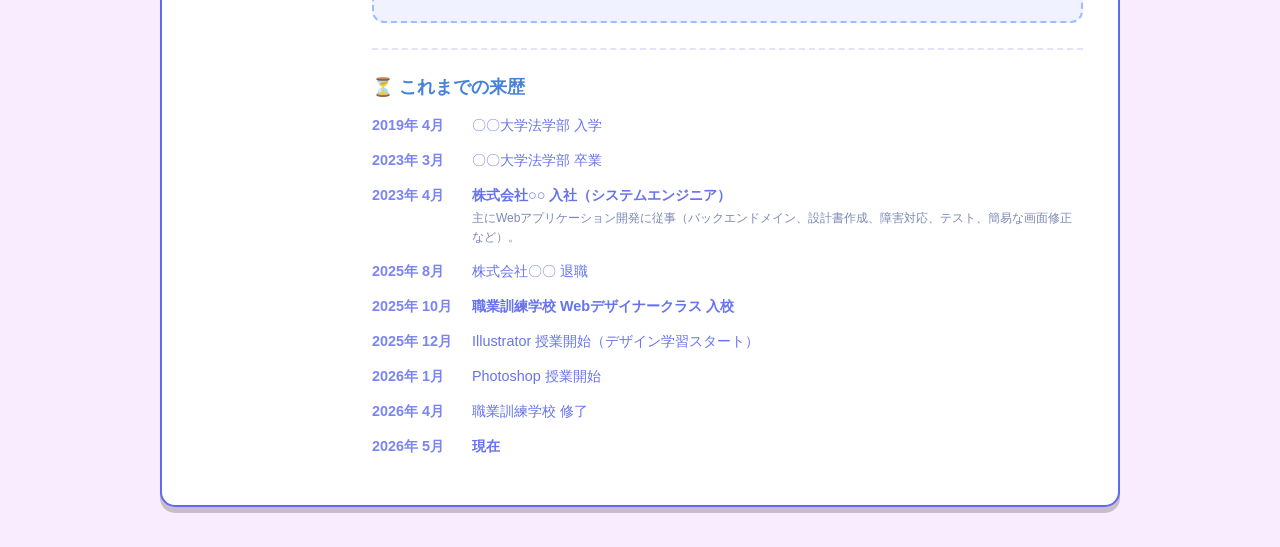
==== commit 702e3176: "Add files via upload" ====
--- a/index.html
+++ b/index.html
@@ -4,7 +4,7 @@
 <head>
     <meta charset="UTF-8">
     <meta name="viewport" content="width=device-width, initial-scale=1.0">
-    <title>Cute Portfolio | Dreamy Works</title>
+    <title>Portfolio</title>
     <link rel="stylesheet" href="style.css">
     <link rel="stylesheet" href="https://fonts.googleapis.com/css2?family=Kosugi+Maru&family=Potta+One&display=swap">
     <link rel="stylesheet" href="https://cdnjs.cloudflare.com/ajax/libs/font-awesome/6.5.1/css/all.min.css">
@@ -22,15 +22,15 @@
     <header class="cute-header">
         <div class="logo">Portfolio</div>
         <div class="page-nav-bar">
-            <a href="index.html" class="nav-link active">TOP</a>
+            <a href="index.html" class="nav-link active">Top</a>
             <a href="works.html" class="nav-link">Works</a>
         </div>
-        <div class="menu-trigger" id="menu-btn">
+        <!-- <div class="menu-trigger" id="menu-btn">
             <span></span><span></span><span></span>
-        </div>
+        </div> -->
     </header>
 
-    <nav id="compact-menu">
+    <!-- <nav id="compact-menu">
         <div class="menu-close" id="menu-close">×</div>
         <ul>
             <li><a href="index.html">TOP</a></li>
@@ -38,22 +38,22 @@
             <li><a href="works.html">WORKS</a></li>
         </ul>
         <div class="menu-deco">💖✨</div>
-    </nav>
+    </nav> -->
 
     <main style="padding-top: 20px;">
-
         <section class="hero-section">
             <div class="hero-window">
-                <div class="win-header">
+                <div class="hero-header">
                     <span class="dots">•••</span>
-                    <span class="win-title-text">My Favorite Artworks</span>
+                    <span class="win-title-text">Pick UP Works</span>
                 </div>        
                 <div class="hero-slider-zone">
                     <div class="slider-track" id="hero-track">
                         <img src="image/akusutajk.png" alt="作品1">
-                        <img src="image/cardcase.png" alt="作品2">
-                        <img src="image/magagin_lp.png" alt="作品3">
-                        <img src="image/thumbnail.png" alt="作品4">
+                        <img src="image/magagin_lp.png" alt="作品2">
+                        <img src="image/cardcase.png" alt="作品3">
+                        <img src="image/utiwa.png" alt="作品4">
+                        <img src="image/thumbnail.png" alt="作品5">
                         </div>
                 </div>
                 
@@ -62,6 +62,11 @@
                     <button class="hero-arrow hero-next" id="hero-next-btn">▶</button>
                 </div>
             </div>
+            <div class="center-wrapper" style="margin-top: 40px;">
+                <a href="works.html" id="load-more" style="text-decoration: none; text-align: center; display: inline-block;">すべての作品を見る（Works） →</a>
+            </div>
+        </section>
+
         </section>
                 
         <div class="balloon-title-wrapper" id="about-section">
@@ -151,7 +156,7 @@
             </div>
         </div>
 
-        <section style="max-width: 1000px; margin: 60px auto 40px; padding: 0 20px;">
+        <!-- <section style="max-width: 1000px; margin: 60px auto 40px; padding: 0 20px;">
             <div class="balloon-title-wrapper">
                 <div class="title-balloon-box">
                     <h2 class="main-section-title balloon-title">✨ PICK UP WORKS</h2>
@@ -192,12 +197,8 @@
                         </div>
                     </div>
                 </div>
-            </div>
-
-            <div class="center-wrapper" style="margin-top: 40px;">
-                <a href="works.html" id="load-more" style="text-decoration: none; text-align: center; display: inline-block;">すべての作品を見る（Works） →</a>
-            </div>
-        </section>
+            </div> -->
+
     </main>
 
     <div id="detail-page" class="hidden">
--- a/style.css
+++ b/style.css
@@ -62,7 +62,7 @@
 .title-balloon-box {
     position: relative;
     background: #FFFFFF;
-    border: 3.5px solid #6673ee;
+    border: 2.5px solid #6673ee;
     padding: 14px 30px;
     border-radius: 30px;
     box-shadow: 0 5px 0 rgba(102, 115, 238, 0.2);
@@ -77,7 +77,7 @@
     left: 50%;
     transform: translateX(-50%);
     border-style: solid;
-    border-width: 12px 10px 0 10px;
+    border-width: 15px 10px 0 11px;
     border-color: #FFFFFF transparent transparent transparent;
     z-index: 2;
 }
@@ -89,7 +89,7 @@
     left: 50%;
     transform: translateX(-50%);
     border-style: solid;
-    border-width: 14px 12px 0 12px;
+    border-width: 17px 12px 0 12px;
     border-color: #6673ee transparent transparent transparent;
     z-index: 1;
 }
@@ -124,7 +124,7 @@
     border-bottom: var(--white-border);
     padding: 15px 5%;
     display: flex;
-    justify-content: space-between;
+    justify-content: space-between; /* ロゴが左、ナビが右に配置されます */
     align-items: center;
     position: sticky;
     top: 0;
@@ -132,6 +132,15 @@
     width: 100%;
 }
 
+
+/* もしロゴの直後にボタンを置きたい（左側に寄せる）場合は以下のように変更 */
+/* .page-nav-bar {
+    display: flex;
+    gap: 15px;
+    margin-left: 30px; 
+    margin-right: auto;
+} */
+
 .logo {
     font-size: 1.5rem;
     color: #FFFFFF;
@@ -139,31 +148,35 @@
     font-weight: bold;
 }
 
-.page-nav-bar {
-    display: flex;
-    gap: 15px;
-}
 
 .nav-link {
-    color: #FFFFFF;
+    color: #ffffff;
     text-decoration: none;
     font-weight: bold;
     font-size: 0.95rem;
     padding: 6px 18px;
     border-radius: 20px;
     transition: 0.3s;
-    background: rgba(255, 255, 255, 0.15);
-    border: 2px solid transparent;
-}
-
+    background: #5c81f2 !important;
+    border: 0.5px solid #e1d6ff;
+}
+
+/* マウスホバー時のスタイル（色が少し濃くなり、浮き上がる） */
 .nav-link:hover {
     background: rgba(255, 255, 255, 0.3);
-}
-
+    border: 2px solid rgba(255, 255, 255, 0.5);
+    /* transform: translateY(-2px); 少し上に動く */
+    cursor: pointer;
+}
+
+/* 現在のページにいる状態（アクティブ） */
 .nav-link.active {
-    background: #FFFFFF;
-    color: #5c81f2;
-    box-shadow: 0 3px 0 rgba(0, 0, 0, 0.1);
+    background: #a8c6ff !important;
+    color: #ffffff !important;
+    box-shadow: 0 4px 0 rgba(0, 0, 0, 0.15); /* 影を強調して「押されている感」を出す */
+    transform: translateY(2px); /* 少し沈んだ見た目にする */
+    border: 2px solid #e1d6ff; /* 薄い色で枠をつけて強調 */
+    pointer-events: none; /* クリック無効化（現在のページなので） */
 }
 
 .menu-trigger {
@@ -217,32 +230,40 @@
    ============================================================ */
 .filter-tab-bar {
     display: flex;
-    gap: 10px;
-    flex-wrap: wrap;
+    gap: 5px; /* ボタン同士の隙間を少し狭める */
+    flex-wrap: nowrap; /* 改行を禁止する（ここが重要！） */
     justify-content: center;
-}
+    overflow-x: auto; /* 画面からはみ出る場合は横スクロールさせる */
+    padding-bottom: 10px; /* スクロールバーが見やすいように */
+    width: 100%;
+    -webkit-overflow-scrolling: touch; /* iOSでのスクロールを滑らかに */}
 
 .tab-btn {
     background: #FFFFFF;
     border: 2px solid #9cbdff;
     color: #6a8bf1;
-    padding: 8px 25px;
+    padding: 8px 20px;
     border-radius: 50px;
     cursor: pointer;
     font-weight: bold;
     font-family: inherit;
     transition: 0.3s;
     box-shadow: 0 4px 0 rgba(0, 0, 0, 0.1);
+    font-size: 0.85rem; /* スマホ用にフォントも少し小さく */
+    white-space: nowrap; /* 文字が折り返さないようにする */
 }
 
 .tab-btn:hover {
-    transform: translateY(-2px);
+    background-color: #f0f7ff; /* ホバー時の背景色を追加して反応をわかりやすく */
+    color: #4781d9; /* テキストカラーを濃く */
+    border-color: #4781d9; /* 境界線を濃く */
+    box-shadow: 0 6px 0 rgba(0, 0, 0, 0.1); /* 影を少し太くして浮き上がりを表現 */
 }
 
 .tab-btn.active {
     background: #4781d9;
     color: #FFFFFF;
-    transform: translateY(2px);
+    border-color: #4781d9;
     box-shadow: 0 2px 0 rgba(0, 0, 0, 0.1);
 }
 
@@ -303,6 +324,7 @@
     padding-left: 10px;
     display: flex;
     align-items: center;
+    border-bottom: 2px solid #6673ee; 
 }
 
 .dots {
@@ -583,7 +605,7 @@
     left: -8px;
     top: 22px;
     border-style: solid;
-    border-width: 8px 10px 8px 0;
+    border-width: 8px 10px 8px ;
     border-color: transparent #eef7ff transparent transparent;
     z-index: 2;
 }
@@ -615,6 +637,7 @@
     padding-left: 10px;
     display: flex;
     align-items: center;
+    border-bottom: 2px solid #6673ee; 
 }
 
 .profile-card .dots {
@@ -760,15 +783,15 @@
    8. ファーストビュー（ヒーロー）
    ============================================================ */
 .hero-section {
-    max-width: 1200px;
-    margin: 40px auto 60px;
+    max-width: 1600px;
+    margin: 5px auto 60px;
     padding: 0 20px;
     box-sizing: border-box;
 }
 
 .hero-window {
     background: #FFFFFF;
-    border: 4px solid #6673ee;
+    border: 2px solid #6673ee;
     border-radius: 20px;
     box-shadow: 0 12px 30px rgba(102, 115, 238, 0.15);
     overflow: hidden;
@@ -777,13 +800,14 @@
     flex-direction: column;
 }
 
-.win-header {
+/* 1. ヒーロー専用ヘッダーのスタイル */
+.hero-header {
     background: #e1d6ff;
-    height: 35px;
+    height: 35px; /* ヒーローの高さ */
     padding-left: 15px;
     display: flex;
     align-items: center;
-    border-bottom: 4px solid #6673ee;
+    border-bottom: 2px solid #6673ee; 
 }
 
 .win-title-text {
@@ -800,7 +824,7 @@
     aspect-ratio: 19 / 9;
     overflow: hidden;
     position: relative;
-    border-bottom: 4px solid #6673ee;
+    border-bottom: 2px solid #6673ee;
     background: #FFFFFF;
 }
 
@@ -816,6 +840,7 @@
     height: 100%;
     object-fit: contain;
     display: block;
+    border-right: 2px solid #6673ee; /* 線を太くしたい場合は 2px の数字を大きく */
 }
 
 .hero-controls-wrapper {
@@ -834,7 +859,7 @@
     width: 35px;
     height: 35px;
     background: #FFFFFF;
-    border: 3px solid #6673ee;
+    border: 2px solid #6673ee;
     color: #6673ee;
     border-radius: 50%;
     cursor: pointer;
@@ -957,7 +982,7 @@
     }
 
     .hero-section {
-        margin: 85px auto 20px !important;
+        margin: 5px auto 20px !important;
         padding: 0 15px;
     }
 
